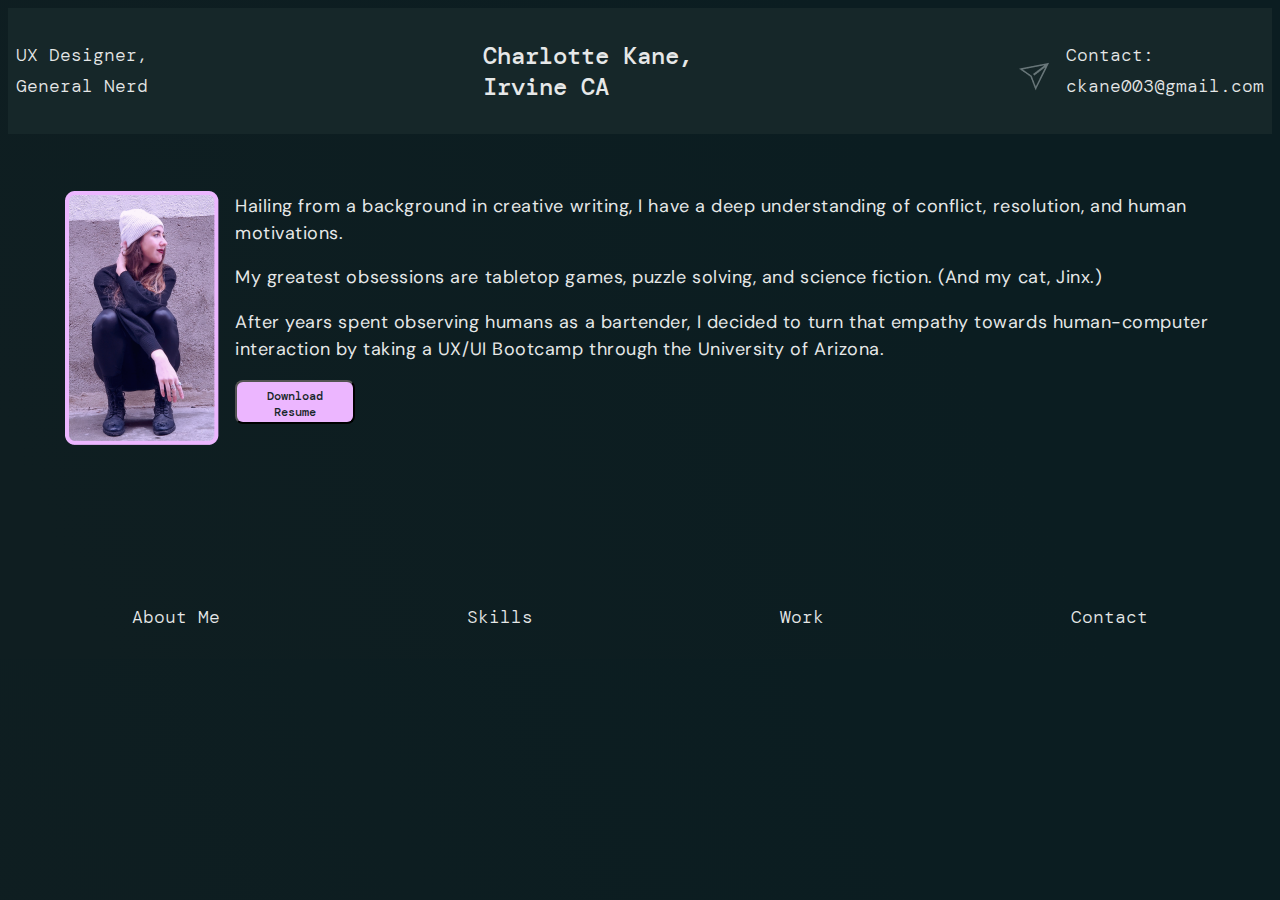
==== index.html @ 72f8cb92 "Initial Set-Up: Copy of Unit17" ====
<!DOCTYPE html>
<html>
    <head>
        <title>Charlotte Kane Portfolio</title>
        <link href="css/style.css" rel="stylesheet" type="text/css">
        <link rel="preconnect" href="https://fonts.gstatic.com">
        <link href="https://fonts.googleapis.com/css2?family=DM+Mono:ital,wght@0,300;0,400;0,500;1,300;1,400;1,500&display=swap" rel="stylesheet">
        <link href="https://fonts.googleapis.com/css2?family=DM+Mono:ital,wght@0,300;0,400;0,500;1,300;1,400;1,500&family=DM+Sans:ital,wght@0,400;0,500;0,700;1,400;1,500;1,700&display=swap" rel="stylesheet">
    </head>
    <body>
        <nav class="header">
            <p>UX Designer, <br> General Nerd</p>
            <p class="emphasis">Charlotte Kane, <br> Irvine CA</p>
            <div class="header">
                <img src="images/Send.png">
                <p>Contact: <br> ckane003@gmail.com</p>
            </div>
         </nav>
      <section class="heroImg">
        <div class="content">
            <img src="images/JustMe.png" class="image">
             <p>Hailing from a background in creative writing, I have a deep understanding of conflict, resolution, and human motivations. </p>
             <p>My greatest obsessions are tabletop games, puzzle solving, and science fiction. (And my cat, Jinx.)</p>
            <p> After years spent observing humans as a bartender, I decided to turn that empathy towards human-computer interaction by taking a UX/UI Bootcamp through the University of Arizona.</p>
             <button>Download Resume</button>
         </div>
     </section>
     <section class="footer">
        <p>About Me</p>
        <p>Skills</p>
        <p>Work</p>
        <p>Contact</p>
     </section>
 </body>
</html>
---- css/style.css ----
.header{
    display: flex;
    flex-direction: row;
    justify-content: space-between;
    align-items: center;
    background: #162729;
}

body{
    background: linear-gradient(246.11deg, #0B1D21 29.1%, #0F1E21 93.48%);
}
nav p {
    padding: 8px;
    font-family: 'DM Mono', monospace;
    font-weight: 200;
    font-size: 18px;
    line-height: 31px;
    color: #E6E8E8;
}

.emphasis {
    font-weight: 500;
    font-size: 24px;
}

.heroImg{
    padding: 25px;
    height: 400px;
}

.content{
    margin: 0 auto;
    font-family: DM Sans;
    font-style: normal;
    font-weight: normal;
    font-size: 18px;
    line-height: 148%;
    letter-spacing: 0.03em;
    color: #E6E8E8;
    padding: 16px;
}

.image{
    float: left;
    padding: 16px;
}

.footer{
    display: flex;
    flex-direction: row;
    justify-content: space-around;
    color:  #E6E8E8;
    font-family: 'DM Mono', monospace;
    font-weight: 200;
    font-size: 18px;
    line-height: 31px;
}

button{
    background: #ECB6FF;
    font-family: 'DM Mono', monospace;
    border-radius: 8px;
    height: 44px;
    width: 120px;
    font-weight: 500;
    font-size: 12px;
    color: #162729;
    padding: 6px;
}
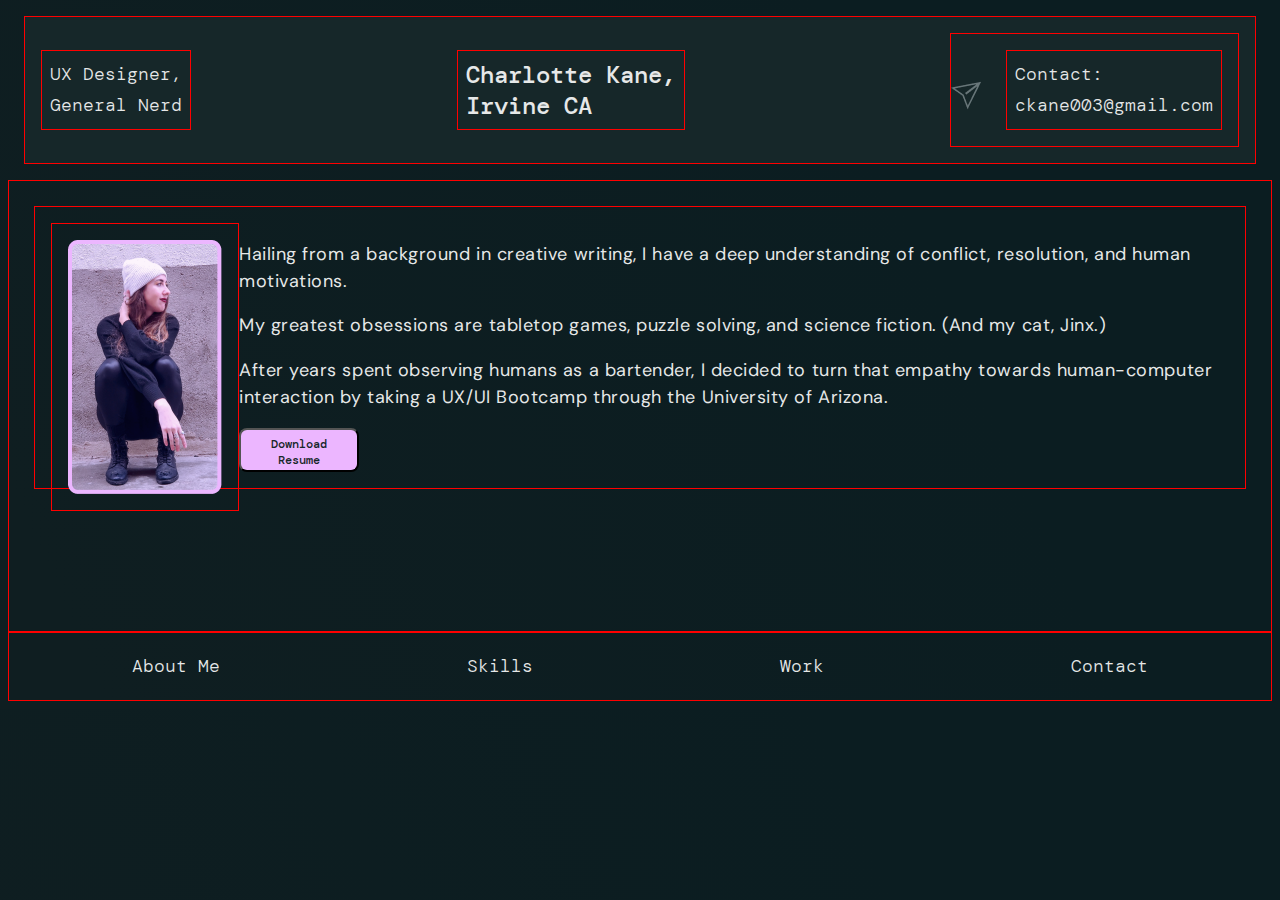
==== commit f9377dfc: "Skill Page Set-Up" ====
--- a/index.html
+++ b/index.html
@@ -1,7 +1,7 @@
 <!DOCTYPE html>
 <html>
     <head>
-        <title>Charlotte Kane Portfolio</title>
+        <title>Charlotte Kane Portfolio About</title>
         <link href="css/style.css" rel="stylesheet" type="text/css">
         <link rel="preconnect" href="https://fonts.gstatic.com">
         <link href="https://fonts.googleapis.com/css2?family=DM+Mono:ital,wght@0,300;0,400;0,500;1,300;1,400;1,500&display=swap" rel="stylesheet">
@@ -21,7 +21,7 @@
             <img src="images/JustMe.png" class="image">
              <p>Hailing from a background in creative writing, I have a deep understanding of conflict, resolution, and human motivations. </p>
              <p>My greatest obsessions are tabletop games, puzzle solving, and science fiction. (And my cat, Jinx.)</p>
-            <p> After years spent observing humans as a bartender, I decided to turn that empathy towards human-computer interaction by taking a UX/UI Bootcamp through the University of Arizona.</p>
+             <p> After years spent observing humans as a bartender, I decided to turn that empathy towards human-computer interaction by taking a UX/UI Bootcamp through the University of Arizona.</p>
              <button>Download Resume</button>
          </div>
      </section>
--- a/css/style.css
+++ b/css/style.css
@@ -3,7 +3,10 @@
     flex-direction: row;
     justify-content: space-between;
     align-items: center;
+    margin: 16px;
     background: #162729;
+    border: solid red;
+    border-width: thin;
 }
 
 body{
@@ -11,11 +14,14 @@
 }
 nav p {
     padding: 8px;
+    margin: 16px;
     font-family: 'DM Mono', monospace;
     font-weight: 200;
     font-size: 18px;
     line-height: 31px;
     color: #E6E8E8;
+    border: solid red;
+    border-width: thin;
 }
 
 .emphasis {
@@ -26,6 +32,8 @@
 .heroImg{
     padding: 25px;
     height: 400px;
+    border: solid red;
+    border-width: thin;
 }
 
 .content{
@@ -38,11 +46,15 @@
     letter-spacing: 0.03em;
     color: #E6E8E8;
     padding: 16px;
+    border: solid red;
+    border-width: thin;
 }
 
 .image{
     float: left;
     padding: 16px;
+    border: solid red;
+    border-width: thin;
 }
 
 .footer{
@@ -54,6 +66,8 @@
     font-weight: 200;
     font-size: 18px;
     line-height: 31px;
+    border: solid red;
+    border-width: thin;
 }
 
 button{
@@ -66,4 +80,13 @@
     font-size: 12px;
     color: #162729;
     padding: 6px;
+}
+
+.skillCard{
+    display: flex;
+    flex-direction: column;
+    align-items: center;
+    justify-content: center;
+    margin: 8px;
+    padding: 8px;
 }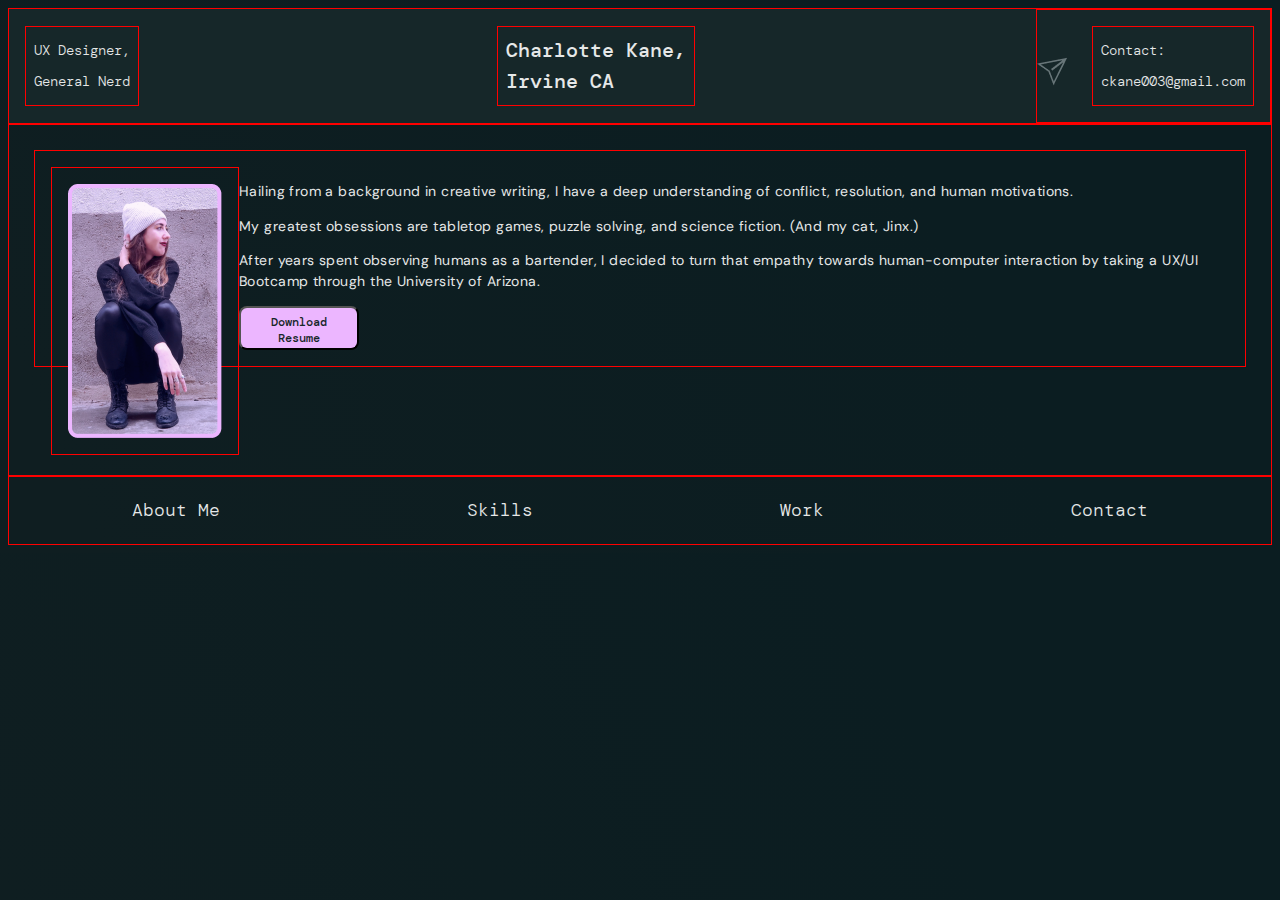
==== commit e282e70a: "Style Updates - Need fix" ====
--- a/index.html
+++ b/index.html
@@ -8,6 +8,7 @@
         <link href="https://fonts.googleapis.com/css2?family=DM+Mono:ital,wght@0,300;0,400;0,500;1,300;1,400;1,500&family=DM+Sans:ital,wght@0,400;0,500;0,700;1,400;1,500;1,700&display=swap" rel="stylesheet">
     </head>
     <body>
+        <section>
         <nav class="header">
             <p>UX Designer, <br> General Nerd</p>
             <p class="emphasis">Charlotte Kane, <br> Irvine CA</p>
@@ -16,6 +17,7 @@
                 <p>Contact: <br> ckane003@gmail.com</p>
             </div>
          </nav>
+        </section>
       <section class="heroImg">
         <div class="content">
             <img src="images/JustMe.png" class="image">
--- a/css/style.css
+++ b/css/style.css
@@ -3,7 +3,7 @@
     flex-direction: row;
     justify-content: space-between;
     align-items: center;
-    margin: 16px;
+    margin: 0;
     background: #162729;
     border: solid red;
     border-width: thin;
@@ -17,7 +17,7 @@
     margin: 16px;
     font-family: 'DM Mono', monospace;
     font-weight: 200;
-    font-size: 18px;
+    font-size: 14px;
     line-height: 31px;
     color: #E6E8E8;
     border: solid red;
@@ -26,12 +26,12 @@
 
 .emphasis {
     font-weight: 500;
-    font-size: 24px;
+    font-size: 20px;
 }
 
 .heroImg{
     padding: 25px;
-    height: 400px;
+    height: 300px;
     border: solid red;
     border-width: thin;
 }
@@ -41,7 +41,7 @@
     font-family: DM Sans;
     font-style: normal;
     font-weight: normal;
-    font-size: 18px;
+    font-size: 14px;
     line-height: 148%;
     letter-spacing: 0.03em;
     color: #E6E8E8;
@@ -88,5 +88,47 @@
     align-items: center;
     justify-content: center;
     margin: 8px;
+    padding: 4px;
+    border: solid #A6AEB0;
+    border-width: thin;
+    height: 420px;
+    width: 360px;
+    border-radius: 8px;
+    background-color: #0B1D21;
+}
+
+.skillCard p{
     padding: 8px;
+    text-align: center;
+    border: solid red;
+    border-width: thin;
+    color: #A6AEB0;
+    font-family: 'DM Sans';
+    font-weight: 200;
+    font-size: 14px;
+    line-height: 31px;
+}
+
+.skillCard img{
+    height: 200px;
+    border: solid red;
+    border-width: thin;
+    border-radius: 4px;
+}
+
+.skillCard .emphasis{
+    color: #ECB6FF;
+    font-size: 24px;
+    font-weight: 400;
+    font-family: 'Rockwell';
+}
+
+.display{
+    display: flex;
+    flex-direction: row;
+    justify-content: space-between;
+    align-items: center;
+    margin: 16px;
+    border: solid red;
+    border-width: thin;
 }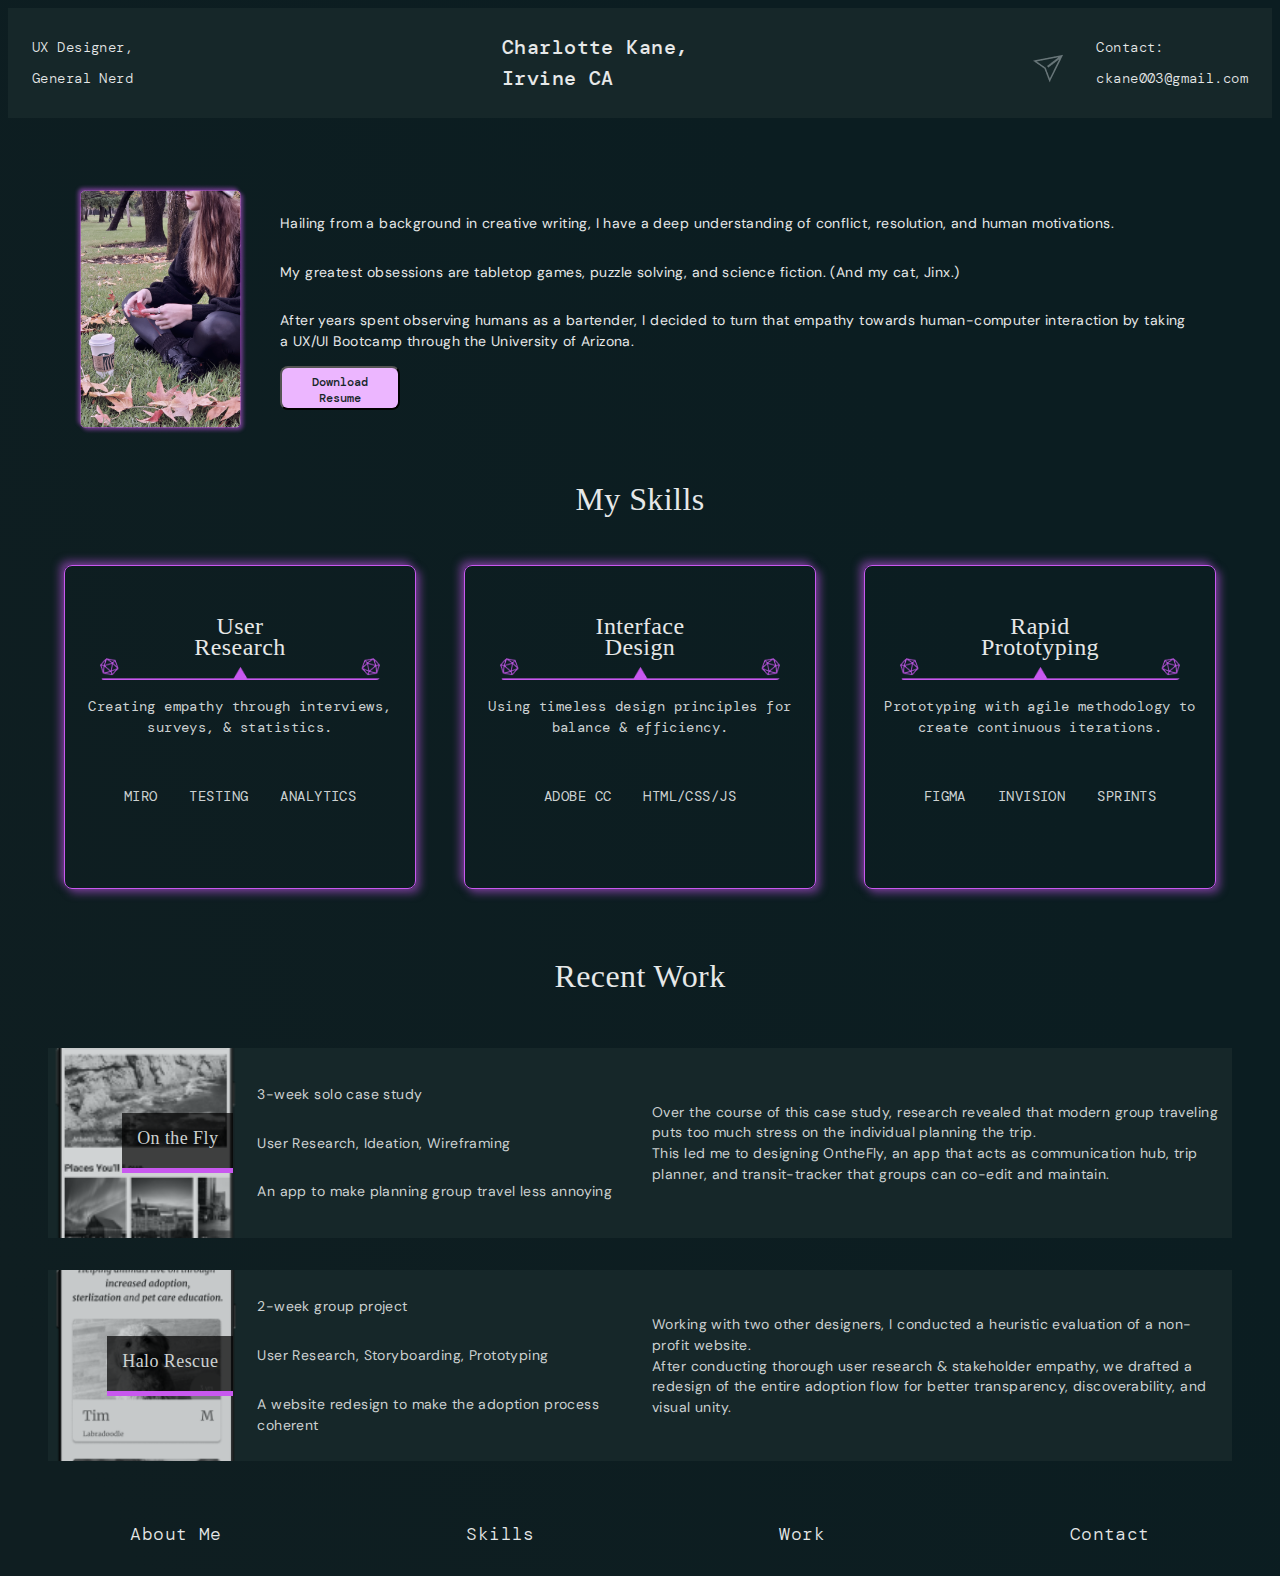
==== commit 4f208dbf: "Push all changes~ready for submit" ====
--- a/index.html
+++ b/index.html
@@ -5,6 +5,7 @@
         <link href="css/style.css" rel="stylesheet" type="text/css">
         <link rel="preconnect" href="https://fonts.gstatic.com">
         <link href="https://fonts.googleapis.com/css2?family=DM+Mono:ital,wght@0,300;0,400;0,500;1,300;1,400;1,500&display=swap" rel="stylesheet">
+        <link href="https://fonts.googleapis.com/css2?family=Rokkitt:wght@300;400;500;600;700;800;900&display=swap" rel="stylesheet">
         <link href="https://fonts.googleapis.com/css2?family=DM+Mono:ital,wght@0,300;0,400;0,500;1,300;1,400;1,500&family=DM+Sans:ital,wght@0,400;0,500;0,700;1,400;1,500;1,700&display=swap" rel="stylesheet">
     </head>
     <body>
@@ -20,13 +21,67 @@
         </section>
       <section class="heroImg">
         <div class="content">
-            <img src="images/JustMe.png" class="image">
+            <img src="images/wutahero.png" class="image">
+            <div class="majorFlex">
              <p>Hailing from a background in creative writing, I have a deep understanding of conflict, resolution, and human motivations. </p>
              <p>My greatest obsessions are tabletop games, puzzle solving, and science fiction. (And my cat, Jinx.)</p>
              <p> After years spent observing humans as a bartender, I decided to turn that empathy towards human-computer interaction by taking a UX/UI Bootcamp through the University of Arizona.</p>
              <button>Download Resume</button>
+            </div>
          </div>
      </section>
+     <br>
+     <div>
+     <h3>My Skills</h3>
+    </div>
+      <!--  My UX Skills section coded using CSS flex -->
+    <section class="minorFlex">
+        <div class="skillCard">
+            <h4>User <br> Research</h4>
+            <img src="images/Scale.png">
+            <p>Creating empathy through interviews, surveys, & statistics.</p>
+            <div class="display"> <p>MIRO</p><p>TESTING</p><p>ANALYTICS</p></div>
+        </div>
+        <div class="skillCard">
+            <h4>Interface <br> Design</h4>
+            <img src="images/Scale.png">
+            <p>Using timeless design principles for balance & efficiency.</p>
+            <div class="display"> <p>ADOBE CC</p> <p>HTML/CSS/JS</p></div>
+        </div>
+        <div class="skillCard">
+            <h4>Rapid <br> Prototyping</h4>
+            <img src="images/Scale.png">
+            <p>Prototyping with agile methodology to create continuous iterations.</p>
+            <div class="display"> <p>FIGMA</p><p>INVISION</p><p>SPRINTS</p></div>
+        </div>
+    </section>
+     <br>
+     <h3>Recent Work</h3>
+     <!-- My Work Section Constructed using CSS Grid -->
+     <br>
+     <section class="gridContainer">
+        <div class="gridItem" id="duck">
+            <div class="banner">On the Fly</div>
+        </div>
+        <div class="gridItem" id="basics">
+            <p>3-week solo case study</p>
+            <p>User Research, Ideation, Wireframing</p>
+            <p>An app to make planning group travel less annoying</p>
+        </div>
+        <div class="gridItem" id="about">
+            Over the course of this case study, research revealed that modern group traveling puts too much stress on the individual planning the trip. <br>
+            This led me to designing OntheFly, an app that acts as communication hub, trip planner, and transit-tracker that groups can co-edit and maintain.</div>
+        <div class="gridItem" id="dog">
+            <div class="banner">Halo Rescue</div>
+        </div>
+        <div class="gridItem" id="bullet">
+            <p>2-week group project</p>
+            <p>User Research, Storyboarding, Prototyping</p>
+            <p>A website redesign to make the adoption process coherent</p>
+        </div>
+        <div class="gridItem" id="text">Working with two other designers, I conducted a heuristic evaluation of a non-profit website. <br>
+            After conducting thorough  user research & stakeholder empathy, we drafted a redesign of the entire adoption flow for better transparency, discoverability, and visual unity. </div>
+    </section>
      <section class="footer">
         <p>About Me</p>
         <p>Skills</p>
--- a/css/style.css
+++ b/css/style.css
@@ -5,13 +5,57 @@
     align-items: center;
     margin: 0;
     background: #162729;
-    border: solid red;
-    border-width: thin;
+    /* border: solid red;
+    border-width: thin; */
 }
 
 body{
     background: linear-gradient(246.11deg, #0B1D21 29.1%, #0F1E21 93.48%);
-}
+    font-family: DM Sans;
+    font-style: normal;
+    font-weight: normal;
+    font-size: 14px;
+    line-height: 148%;
+    letter-spacing: 0.03em;
+    color: #CCD1D1;
+}
+
+h1{
+    font-family: Rockwell;
+    font-style: normal;
+    font-weight: normal;
+    font-size: 56px;
+    line-height: 105%;
+    padding: 0;
+    margin: 0;
+    text-align: center;
+    color: #E6E8E8;
+    /* border: solid red;
+    border-width: thin; */
+}
+
+h3{
+    font-family: "Rockwell";
+    font-size: 32px;
+    font-weight: 300;
+    padding: 0;
+    margin: 0;
+    text-align: center;
+    color: #E6E8E8;
+    /* border: solid red;
+    border-width: thin; */
+    }
+
+h4{
+    font-family: "Rockwell";
+    font-size: 24px;
+    font-weight: 300;
+    padding: 0;
+    margin: 0;
+    text-align: center;
+    color: #E6E8E8;
+}
+
 nav p {
     padding: 8px;
     margin: 16px;
@@ -20,8 +64,8 @@
     font-size: 14px;
     line-height: 31px;
     color: #E6E8E8;
-    border: solid red;
-    border-width: thin;
+    /* border: solid red;
+    border-width: thin; */
 }
 
 .emphasis {
@@ -32,12 +76,12 @@
 .heroImg{
     padding: 25px;
     height: 300px;
-    border: solid red;
-    border-width: thin;
+    /* border: solid red;
+    border-width: thin; */
 }
 
 .content{
-    margin: 0 auto;
+    margin: 8px;
     font-family: DM Sans;
     font-style: normal;
     font-weight: normal;
@@ -46,15 +90,16 @@
     letter-spacing: 0.03em;
     color: #E6E8E8;
     padding: 16px;
-    border: solid red;
-    border-width: thin;
+    /* border: solid red;
+    border-width: thin; */
 }
 
 .image{
     float: left;
     padding: 16px;
-    border: solid red;
-    border-width: thin;
+    width: 15%;
+    /* border: solid red;
+    border-width: thin; */
 }
 
 .footer{
@@ -66,8 +111,8 @@
     font-weight: 200;
     font-size: 18px;
     line-height: 31px;
-    border: solid red;
-    border-width: thin;
+    /* border: solid red;
+    border-width: thin; */
 }
 
 button{
@@ -82,53 +127,149 @@
     padding: 6px;
 }
 
+.minorFlex{
+    display: flex;
+    flex-direction: row;
+    justify-content: space-around;
+    align-items: center;
+    margin: 16px;
+    padding: 16px;
+}
+
+.majorFlex{
+    display: flex;
+    flex-direction: column;
+    justify-content: center;
+    align-items: space-around;
+    margin: 16px;
+    padding: 16px;
+}
+
 .skillCard{
+    Width: 392px;
+    Height: 322px;
     display: flex;
     flex-direction: column;
     align-items: center;
     justify-content: center;
-    margin: 8px;
-    padding: 4px;
-    border: solid #A6AEB0;
-    border-width: thin;
-    height: 420px;
-    width: 360px;
+    margin: 24px;
+    border: 0.5px solid #C858EF;
     border-radius: 8px;
-    background-color: #0B1D21;
+    background-color: #C858EF, 100%;
+    box-shadow: -4px -4px 8px rgba(200, 88, 239, 0.5), 4px 4px 8px rgba(200, 88, 239, 0.5);
 }
 
 .skillCard p{
-    padding: 8px;
-    text-align: center;
-    border: solid red;
-    border-width: thin;
-    color: #A6AEB0;
-    font-family: 'DM Sans';
-    font-weight: 200;
-    font-size: 14px;
-    line-height: 31px;
+    font-family: DM Mono;
+    font-style: normal;
+    font-weight: normal;
+    font-size: 14px;
+    line-height: 148%;
+    text-align: center;
+    letter-spacing: 0.03em;
+    color: #CCD1D1;
+    /* border: solid red;
+    border-width: thin; */
+    margin: 16px;
 }
 
 .skillCard img{
-    height: 200px;
-    border: solid red;
-    border-width: thin;
+    margin: 0;
+    width: 80%;
+    /* border: solid red;
+    border-width: thin; */
     border-radius: 4px;
 }
 
-.skillCard .emphasis{
-    color: #ECB6FF;
-    font-size: 24px;
-    font-weight: 400;
-    font-family: 'Rockwell';
-}
-
 .display{
     display: flex;
     flex-direction: row;
     justify-content: space-between;
     align-items: center;
     margin: 16px;
-    border: solid red;
-    border-width: thin;
+    /* border: solid red;
+    border-width: thin; */
+}
+
+.banner{
+    background-color: rgba(0,0,0,0.7);
+    padding: 15px;
+    height: 25px;
+    color: #CCD1D1;
+    font-family: Rockwell;
+    font-size: 18px;
+    border-bottom: 5px solid #C858EF;
+    align-self: flex-end;
+}
+
+.gridContainer{
+    display: grid;
+    margin: 24px;
+    padding: 16px;
+    grid-row-gap: 32px;
+    grid-template-columns: 1fr 2fr 3fr;
+    grid-template-rows: 1fr 1fr;
+    grid-template-areas: 
+    "duck basics about"
+    "dog bullet text"
+    ;
+}
+
+.gridItem{
+    display: flex;
+    flex-direction: column;
+    align-items: flex-start;
+    justify-content: center;
+    background-color:#162729;
+    padding: 12px;
+    background-repeat: no-repeat;
+    background-size: cover;
+    background-position: left;
+    text-align: left;
+    font-size: 14px;
+}
+
+#duck{
+    grid-area: duck;
+    background-image: url("../images/OntheFly.png");
+}
+
+#about{
+    grid-area: about;
+}
+
+#basics{
+    grid-area: basics;
+}
+
+#bullet{
+    grid-area: bullet;
+}
+
+#dog{
+    grid-area: dog;
+    background-image: url("../images/halomockup.png");
+}
+
+#text{
+    grid-area: text;
+}
+
+@media only screen and (max-width: 600px){
+    .minorFlex{
+        flex-direction: column;
+        width: 100%;
+    }
+    .gridContainer{
+        grid-template-columns: 1fr;
+        grid-template-rows: 300px 300px 300px 300px 300px 300px;
+        grid-template-areas: 
+        "duck"
+        "basics" 
+        "about"
+        "dog" 
+        "bullet" 
+        "text"
+        ;
+    }
 }